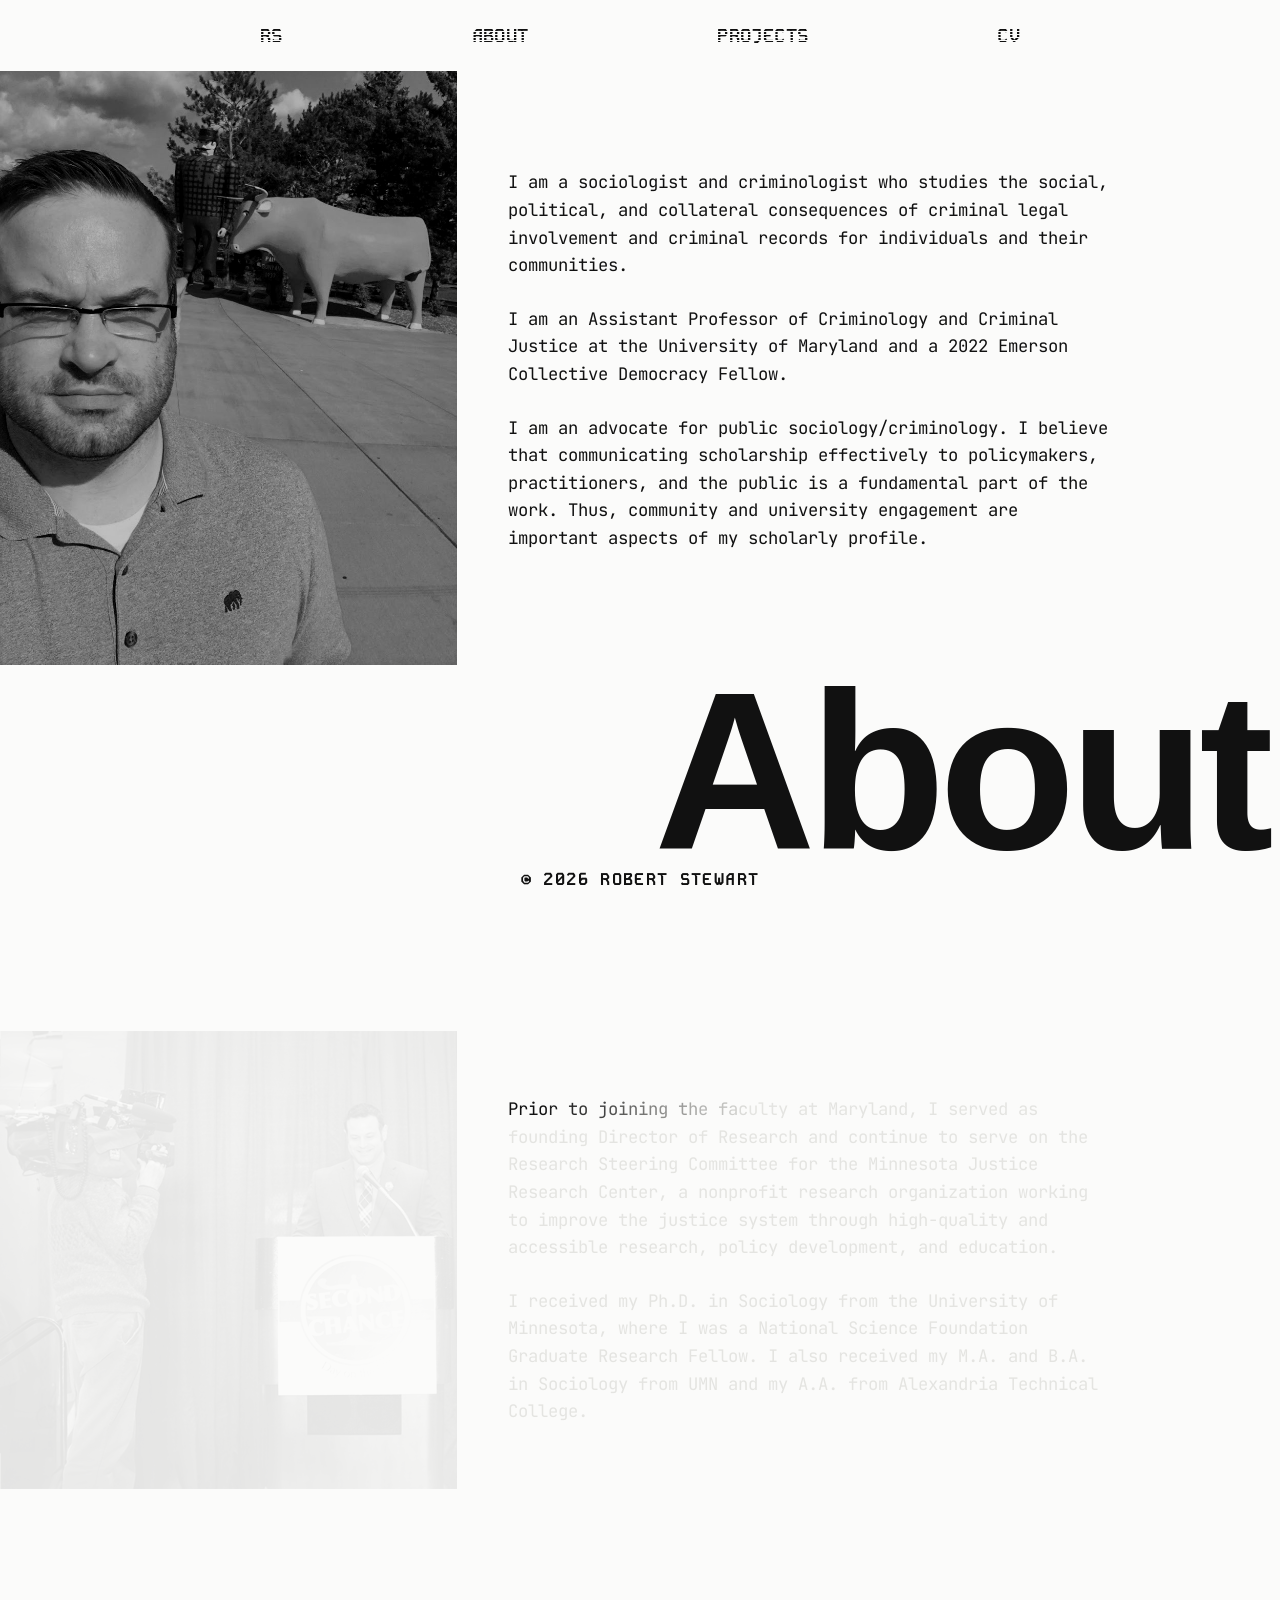
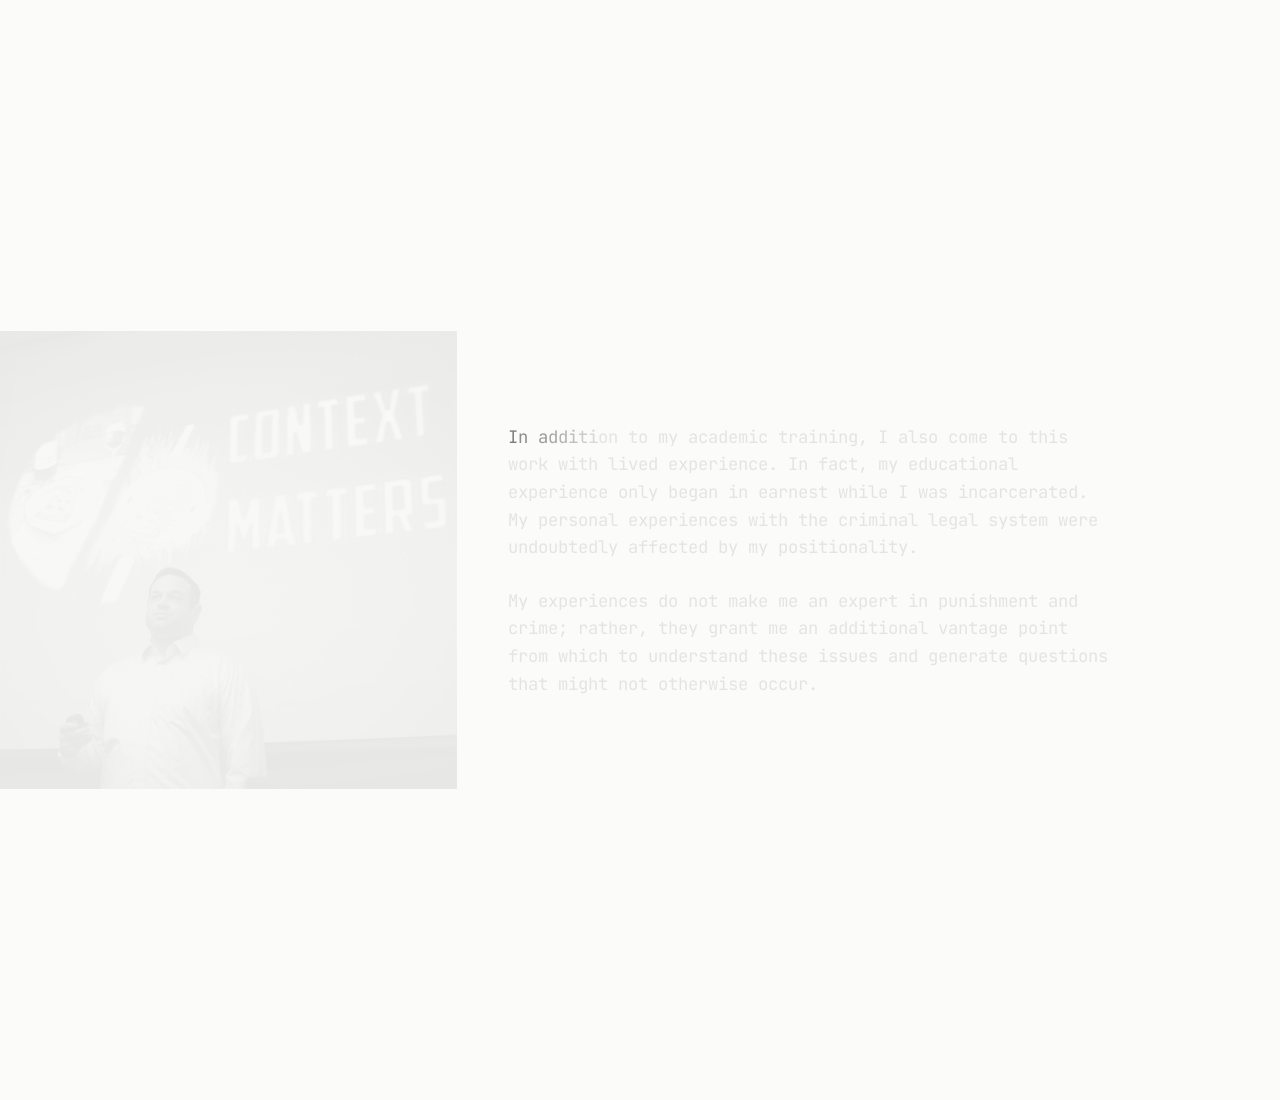
==== about.html @ 398d35d8 "Redesign site: landing, About, and Projects pages Scattered-type landing over winter photo, scroll-d" ====
<!DOCTYPE html>
<html lang="en">
<head>
    <meta charset="UTF-8">
    <meta name="viewport" content="width=device-width, initial-scale=1.0">
    <link rel="icon" type="image/x-icon" href="favicon.ico">
    <title>about &mdash; robert stewart, phd</title>
    <script async src="https://www.googletagmanager.com/gtag/js?id=G-YRLJSLBTKS"></script>
    <script>
      window.dataLayer = window.dataLayer || [];
      function gtag(){dataLayer.push(arguments);}
      gtag('js', new Date());
      gtag('config', 'G-YRLJSLBTKS');
    </script>
    <link rel="stylesheet" href="css/main.css">
</head>
<body>

    <nav class="nav">
        <a href="index.html">RS</a>
        <a href="about.html">ABOUT</a>
        <a href="projects.html">PROJECTS</a>
        <a href="https://go.umd.edu/robstew" target="_blank" rel="noopener">CV</a>
    </nav>

    <main class="sections">

        <section class="section">
            <div class="section-media">
                <img src="images/IMG_1203.jpg" alt="Rob Stewart in front of Paul Bunyan and Babe the Blue Ox statues">
            </div>
            <div class="section-text" data-fill>
                <p>I am a sociologist and criminologist who studies the social, political, and collateral consequences of criminal legal involvement and criminal records for individuals and their communities.</p>
                <p>I am an Assistant Professor of Criminology and Criminal Justice at the University of Maryland and a 2022 Emerson Collective Democracy Fellow.</p>
                <p>I am an advocate for public sociology/criminology. I believe that communicating scholarship effectively to policymakers, practitioners, and the public is a fundamental part of the work. Thus, community and university engagement are important aspects of my scholarly profile.</p>
            </div>
        </section>

        <section class="section">
            <div class="section-media">
                <img src="images/rs_scdoth.jpg" alt="Rob Stewart speaking at a Second Chance Day on the Hill podium">
            </div>
            <div class="section-text" data-fill>
                <p>Prior to joining the faculty at Maryland, I served as founding Director of Research and continue to serve on the Research Steering Committee for the Minnesota Justice Research Center, a nonprofit research organization working to improve the justice system through high-quality and accessible research, policy development, and education.</p>
                <p>I received my Ph.D. in Sociology from the University of Minnesota, where I was a National Science Foundation Graduate Research Fellow. I also received my M.A. and B.A. in Sociology from UMN and my A.A. from Alexandria Technical College.</p>
            </div>
        </section>

        <section class="section">
            <div class="section-media">
                <img src="images/rs_context_matters.jpg" alt="Rob Stewart presenting in front of a slide reading Context Matters">
            </div>
            <div class="section-text" data-fill>
                <p>In addition to my academic training, I also come to this work with lived experience. In fact, my educational experience only began in earnest while I was incarcerated. My personal experiences with the criminal legal system were undoubtedly affected by my positionality.</p>
                <p>My experiences do not make me an expert in punishment and crime; rather, they grant me an additional vantage point from which to understand these issues and generate questions that might not otherwise occur.</p>
            </div>
        </section>

    </main>

    <div class="giant">About</div>

    <div class="page-footer">&copy; <script>document.write(new Date().getFullYear())</script> ROBERT STEWART</div>

    <script src="js/vendor/gsap.min.js"></script>
    <script src="js/vendor/ScrollTrigger.min.js"></script>
    <script src="js/vendor/lenis.min.js"></script>
    <script src="js/main.js"></script>
</body>
</html>
---- css/main.css ----
@font-face {
    font-family: 'Kode Mono';
    font-style: normal;
    font-weight: 400 700;
    font-display: swap;
    src: url('../fonts/KodeMono-latin.woff2') format('woff2');
}

@font-face {
    font-family: 'JetBrains Mono';
    font-style: normal;
    font-weight: 400 700;
    font-display: swap;
    src: url('../fonts/JetBrainsMono-latin.woff2') format('woff2');
}

:root {
    --bg: #fbfbfa;
    --ink: #111;
    --ink-faint: #d2d2d0;
    --font-mono: 'Kode Mono', ui-monospace, 'Cascadia Mono', Consolas, monospace;
    --font-mono-body: 'JetBrains Mono', ui-monospace, 'Cascadia Mono', Consolas, monospace;
    --font-sans: 'Helvetica Neue', Helvetica, Arial, sans-serif;
}

* {
    margin: 0;
    padding: 0;
    box-sizing: border-box;
}

html {
    background: var(--bg);
}

body {
    background: var(--bg);
    color: var(--ink);
    font-family: var(--font-sans);
    overflow-x: hidden;
    animation: pagefade 0.6s ease both;
}

@keyframes pagefade {
    from { opacity: 0; }
    to   { opacity: 1; }
}

a {
    color: inherit;
    text-decoration: none;
}

/* ---------- nav ---------- */

.nav {
    position: fixed;
    top: 0;
    left: 0;
    right: 0;
    display: flex;
    justify-content: space-between;
    align-items: baseline;
    padding: 22px 20%;
    font-family: var(--font-mono);
    font-weight: 700;
    font-size: 19px;
    letter-spacing: 0.02em;
    z-index: 60;
    pointer-events: none;
    background: var(--bg);
}

.nav--clear {
    background: transparent;
}

.nav.nav--clear a {
    -webkit-mask-image: none;
    mask-image: none;
}

.nav a {
    pointer-events: auto;
    padding: 1px 4px;
    position: relative;
}

.nav a {
    -webkit-mask-image: repeating-linear-gradient(
        to bottom,
        transparent 0 1px,
        #000 1px 3px
    );
    mask-image: repeating-linear-gradient(
        to bottom,
        transparent 0 1px,
        #000 1px 3px
    );
}

.nav a:hover {
    -webkit-mask-image: none;
    mask-image: none;
}

/* ---------- landing ---------- */

.hero {
    position: relative;
    height: 100vh;
    height: 100svh;
    overflow: hidden;
    background: url('../images/snowy_road_web.jpg') center / cover no-repeat;
}

.hero-item {
    position: absolute;
    white-space: nowrap;
}

.hero-name {
    font-family: var(--font-sans);
    font-size: 14vw;
    font-weight: 500;
    line-height: 0.9;
    letter-spacing: -0.02em;
}

.hero-label {
    font-family: var(--font-sans);
    font-size: clamp(15px, 1.9vw, 26px);
    font-weight: 400;
    line-height: 1.3;
}

#hero-robert       { left: 37%; top: 21%; }
#hero-stewart      { left: 14%; top: 47%; }
#hero-bluesky      { left: 59%; top: 16%; }
#hero-title        { left: 3%;  top: 34%; text-align: right; width: 24%; min-width: 170px; }
#hero-researcher   { left: 15%; top: 76%; }
#hero-minnesotan   { left: 66%; top: 69%; }
#hero-email-umd    { left: 70%; top: 44%; }

.hero-link svg {
    height: 0.9em;
    width: auto;
    fill: currentColor;
    margin-right: 0.4em;
    vertical-align: -0.05em;
}

.hero-link:hover {
    text-decoration: underline;
}

/* ---------- scroll pages (about / projects) ---------- */

.section {
    display: grid;
    grid-template-columns: minmax(280px, 38%) 1fr;
    column-gap: 4vw;
    align-items: center;
    min-height: 100vh;
    padding: 0 6vw 20vh 0;
}

.section-media {
    position: relative;
}

.section-media img {
    display: block;
    width: 100%;
    max-height: 72vh;
    object-fit: cover;
    filter: grayscale(1) contrast(1.05);
}

.section-media img.no-fx {
    filter: none;
}

.section-label {
    position: absolute;
    top: 100%;
    left: 15%;
    right: 15%;
    font-family: var(--font-sans);
    font-weight: 700;
    font-size: clamp(17px, 1.9vw, 26px);
    text-align: center;
    line-height: 1.3;
    margin-top: 4vh;
}

.section-text {
    font-family: var(--font-mono-body);
    font-size: clamp(14px, 1.35vw, 19px);
    line-height: 1.6;
    max-width: 60ch;
}

.section-text p + p {
    margin-top: 1.5em;
}

/* per-character fill effect */
.section-text .word {
    display: inline-block;
    white-space: nowrap;
}

/* ---------- giant fixed word ---------- */

.giant {
    position: fixed;
    right: 1vw;
    bottom: 5vh;
    font-family: var(--font-sans);
    font-weight: 700;
    font-size: clamp(110px, 17.5vw, 340px);
    line-height: 0.75;
    letter-spacing: -0.03em;
    z-index: 50;
    pointer-events: none;
    user-select: none;
}

/* ---------- page footer ---------- */

.page-footer {
    position: fixed;
    bottom: 10px;
    left: 0;
    right: 0;
    text-align: center;
    font-family: var(--font-mono);
    font-weight: 700;
    font-size: 17px;
    letter-spacing: 0.08em;
    z-index: 55;
    pointer-events: none;
}

/* ---------- mobile ---------- */

@media (max-width: 820px) {
    .nav {
        padding: 16px 14px;
        font-size: 15px;
    }

    .hero-name {
        font-size: 19vw;
    }

    #hero-bluesky     { left: 50%; top: 14%; }
    #hero-title       { left: 6%;  top: 24%; }
    #hero-robert      { left: 8%;  top: 37%; }
    #hero-stewart     { left: 16%; top: 47%; }
    #hero-minnesotan  { left: 62%; top: 63%; }
    #hero-researcher  { left: 10%; top: 70%; }
    #hero-email-umd   { top: 78%; }

    .section {
        grid-template-columns: 1fr;
        min-height: 0;
        padding: 9vh 6vw;
        row-gap: 3vh;
    }

    #hero-email-umd {
        left: auto;
        right: 5%;
    }

    .section-label {
        position: static;
        margin-top: 2vh;
    }

    .sections {
        padding-bottom: 22vh;
    }

    .page-footer {
        font-size: 12px;
    }

    .section-media img {
        max-height: 44vh;
    }

    .giant {
        font-size: 24vw;
    }
}
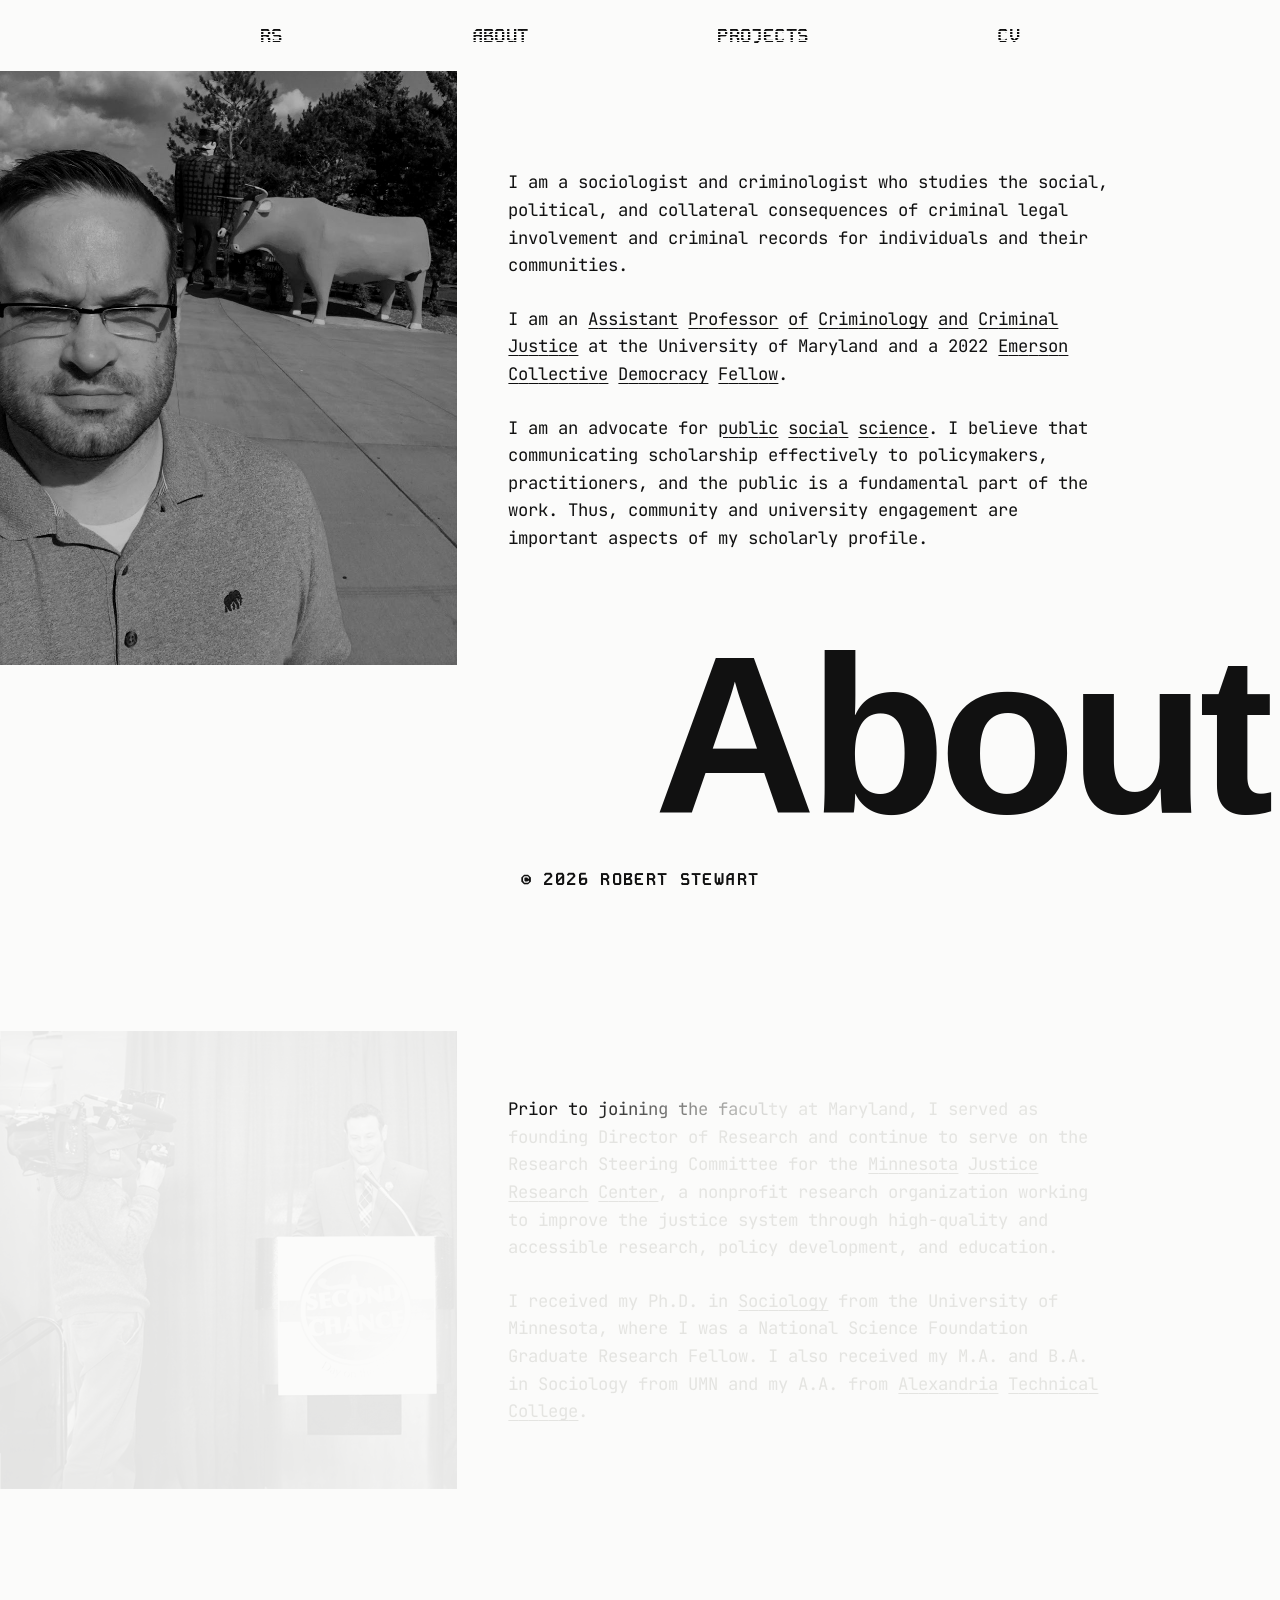
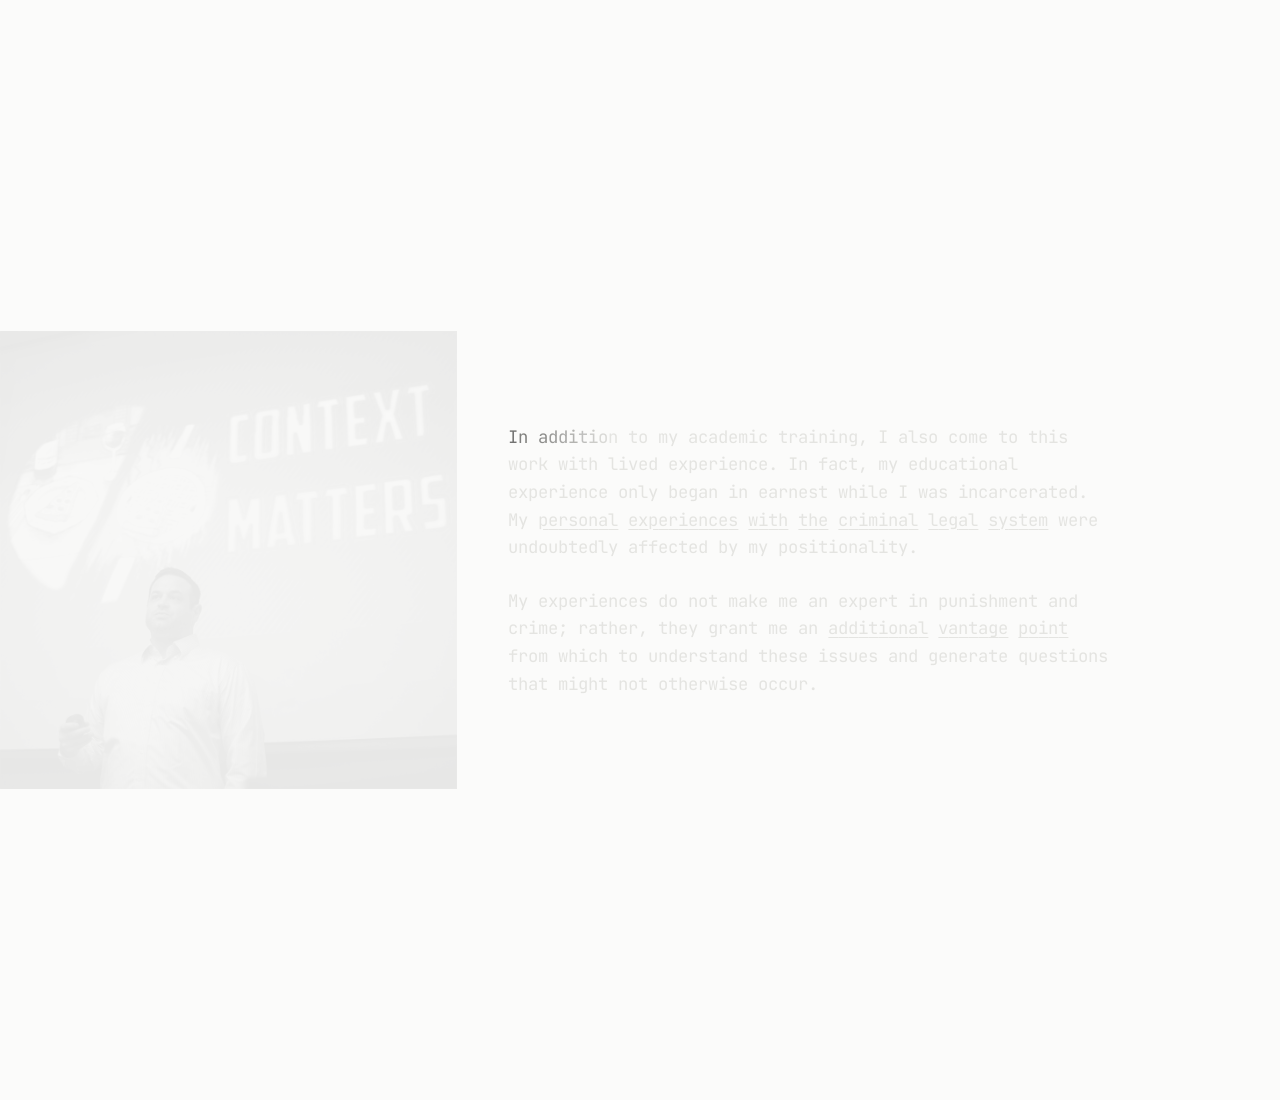
==== commit a1c70d85: "Add body links, photo credits, mobile band; polish labels - main.js: char-splitter now preserves inl" ====
--- a/about.html
+++ b/about.html
@@ -27,12 +27,12 @@
 
         <section class="section">
             <div class="section-media">
-                <img src="images/IMG_1203.jpg" alt="Rob Stewart in front of Paul Bunyan and Babe the Blue Ox statues">
+                <img src="images/IMG_1203.jpg" alt="Rob Stewart in front of Paul Bunyan and Babe the Blue Ox">
             </div>
             <div class="section-text" data-fill>
                 <p>I am a sociologist and criminologist who studies the social, political, and collateral consequences of criminal legal involvement and criminal records for individuals and their communities.</p>
-                <p>I am an Assistant Professor of Criminology and Criminal Justice at the University of Maryland and a 2022 Emerson Collective Democracy Fellow.</p>
-                <p>I am an advocate for public sociology/criminology. I believe that communicating scholarship effectively to policymakers, practitioners, and the public is a fundamental part of the work. Thus, community and university engagement are important aspects of my scholarly profile.</p>
+                <p>I am an <a href="https://ccjs.umd.edu/facultyprofile/stewart/robert">Assistant Professor of Criminology and Criminal Justice</a> at the University of Maryland and a 2022 <a href="https://www.emersoncollective.com/our-work/fellowships">Emerson Collective Democracy Fellow</a>.</p>
+                <p>I am an advocate for <a href="https://en.wikipedia.org/wiki/Public_sociology">public social science</a>. I believe that communicating scholarship effectively to policymakers, practitioners, and the public is a fundamental part of the work. Thus, community and university engagement are important aspects of my scholarly profile.</p>
             </div>
         </section>
 
@@ -41,8 +41,8 @@
                 <img src="images/rs_scdoth.jpg" alt="Rob Stewart speaking at a Second Chance Day on the Hill podium">
             </div>
             <div class="section-text" data-fill>
-                <p>Prior to joining the faculty at Maryland, I served as founding Director of Research and continue to serve on the Research Steering Committee for the Minnesota Justice Research Center, a nonprofit research organization working to improve the justice system through high-quality and accessible research, policy development, and education.</p>
-                <p>I received my Ph.D. in Sociology from the University of Minnesota, where I was a National Science Foundation Graduate Research Fellow. I also received my M.A. and B.A. in Sociology from UMN and my A.A. from Alexandria Technical College.</p>
+                <p>Prior to joining the faculty at Maryland, I served as founding Director of Research and continue to serve on the Research Steering Committee for the <a href="https://www.mnjrc.org/">Minnesota Justice Research Center</a>, a nonprofit research organization working to improve the justice system through high-quality and accessible research, policy development, and education.</p>
+                <p>I received my Ph.D. in <a href="https://cla.umn.edu/sociology">Sociology</a> from the University of Minnesota, where I was a National Science Foundation Graduate Research Fellow. I also received my M.A. and B.A. in Sociology from UMN and my A.A. from <a href="https://www.alextech.edu/">Alexandria Technical College</a>.</p>
             </div>
         </section>
 
@@ -51,8 +51,8 @@
                 <img src="images/rs_context_matters.jpg" alt="Rob Stewart presenting in front of a slide reading Context Matters">
             </div>
             <div class="section-text" data-fill>
-                <p>In addition to my academic training, I also come to this work with lived experience. In fact, my educational experience only began in earnest while I was incarcerated. My personal experiences with the criminal legal system were undoubtedly affected by my positionality.</p>
-                <p>My experiences do not make me an expert in punishment and crime; rather, they grant me an additional vantage point from which to understand these issues and generate questions that might not otherwise occur.</p>
+                <p>In addition to my academic training, I also come to this work with lived experience. In fact, my educational experience only began in earnest while I was incarcerated. My <a href="https://www.emersoncollective.com/articles/almost-there-podcast-episode-6-how-does-it-feel-to-be-known-as-a-felon-forever">personal experiences with the criminal legal system</a> were undoubtedly affected by my positionality.</p>
+                <p>My experiences do not make me an expert in punishment and crime; rather, they grant me an <a href="https://robertstewart.io/documents/uggen_etal_2017_pub_crim_crim_w_recs_asc.pdf">additional vantage point</a> from which to understand these issues and generate questions that might not otherwise occur.</p>
             </div>
         </section>
 
--- a/css/main.css
+++ b/css/main.css
@@ -187,11 +187,28 @@
     left: 15%;
     right: 15%;
     font-family: var(--font-sans);
-    font-weight: 700;
-    font-size: clamp(17px, 1.9vw, 26px);
+    font-weight: 800;
+    font-size: clamp(19px, 2.3vw, 31px);
     text-align: center;
     line-height: 1.3;
-    margin-top: 4vh;
+    margin-top: 1.5vh;
+}
+
+.photo-credit {
+    position: absolute;
+    right: 0;
+    bottom: 0;
+    font-family: var(--font-mono);
+    font-size: 10px;
+    letter-spacing: 0.04em;
+    color: rgba(255, 255, 255, 0.8);
+    background: rgba(17, 17, 17, 0.5);
+    padding: 3px 8px;
+}
+
+.photo-credit:hover {
+    color: #fff;
+    text-decoration: underline;
 }
 
 .section-text {
@@ -211,12 +228,18 @@
     white-space: nowrap;
 }
 
+/* underline sits on the chars so it inherits the animated fill color */
+.section-text a .char {
+    text-decoration: underline;
+    text-underline-offset: 0.15em;
+}
+
 /* ---------- giant fixed word ---------- */
 
 .giant {
     position: fixed;
     right: 1vw;
-    bottom: 5vh;
+    bottom: 9vh;
     font-family: var(--font-sans);
     font-weight: 700;
     font-size: clamp(110px, 17.5vw, 340px);
@@ -280,8 +303,14 @@
         margin-top: 2vh;
     }
 
+    /* no char-splitting on mobile, so underline the anchor itself */
+    .section-text a {
+        text-decoration: underline;
+        text-underline-offset: 0.15em;
+    }
+
     .sections {
-        padding-bottom: 22vh;
+        padding-bottom: 30vh;
     }
 
     .page-footer {
@@ -295,4 +324,17 @@
     .giant {
         font-size: 24vw;
     }
-}
+
+    /* opaque band behind the page word + footer so scrolling text
+       doesn't collide with them (no fade effect on mobile) */
+    .giant::before {
+        content: '';
+        position: fixed;
+        left: 0;
+        right: 0;
+        bottom: 0;
+        height: calc(9vh + 22vw);
+        background: var(--bg);
+        z-index: -1;
+    }
+}
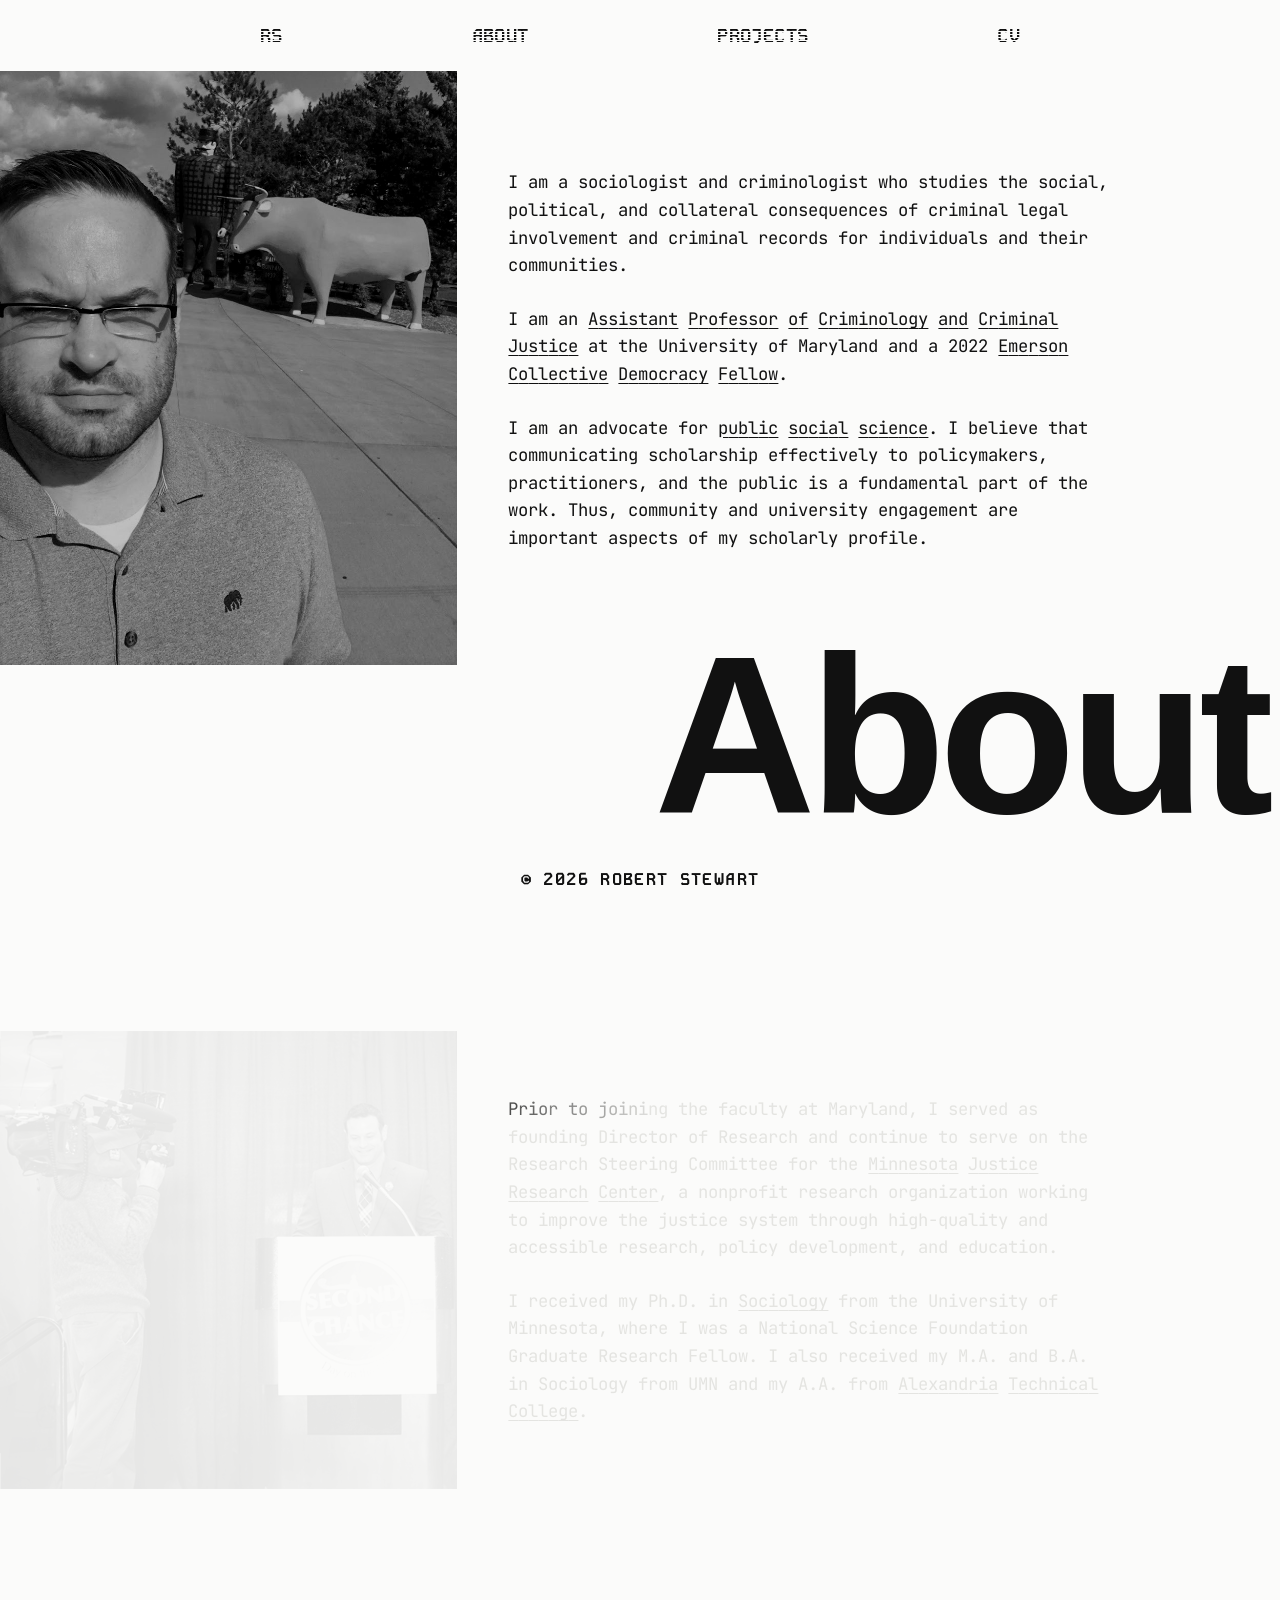
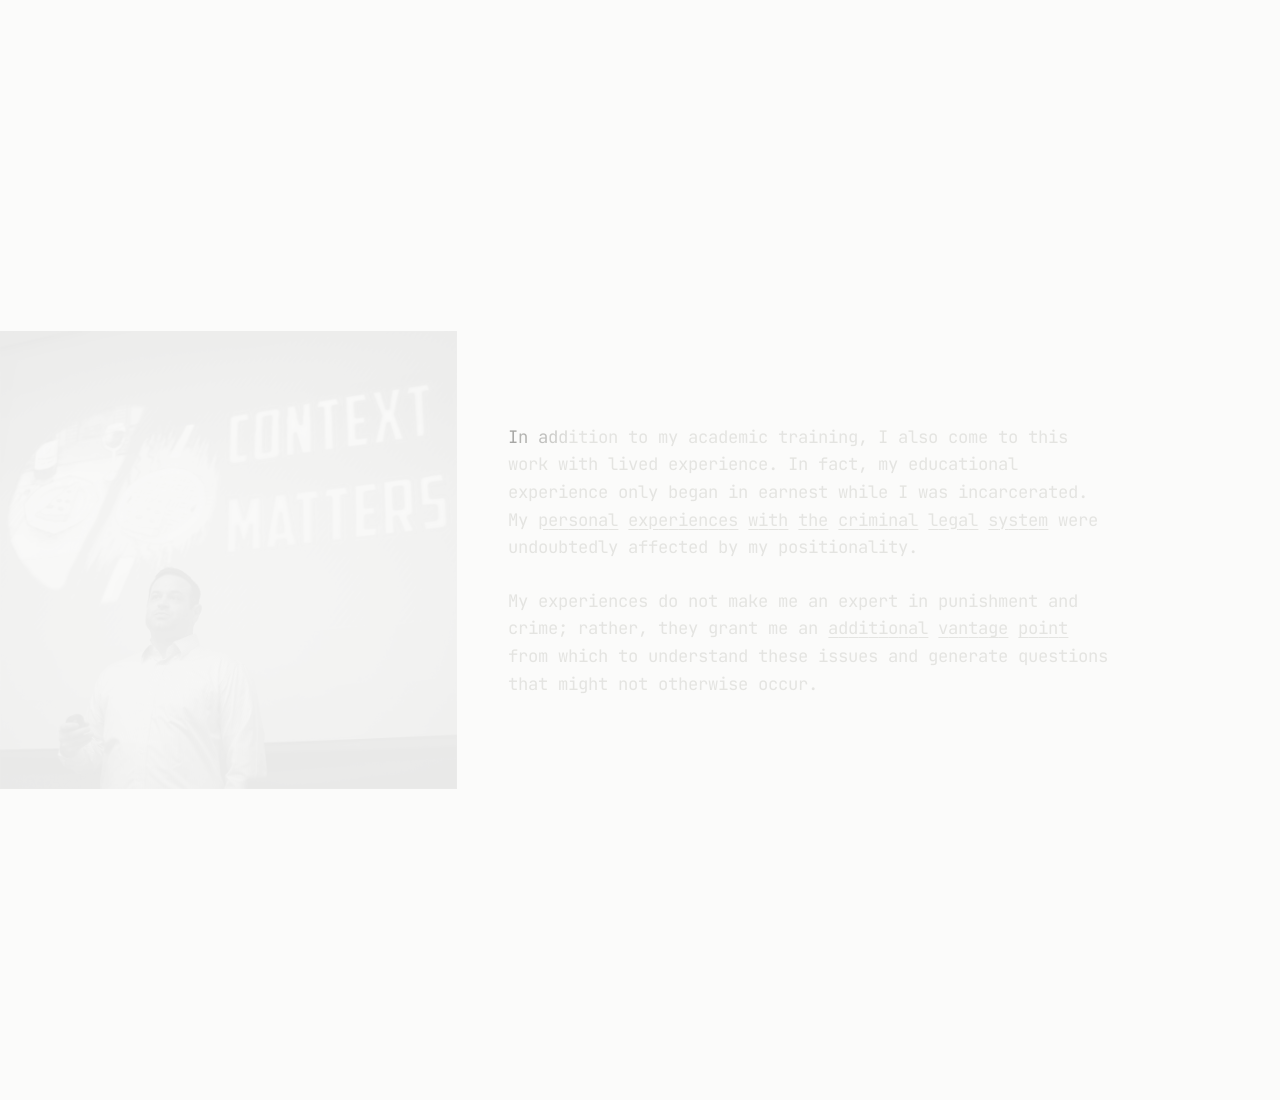
==== commit 088970f0: "updated alignment and links" ====
--- a/about.html
+++ b/about.html
@@ -20,14 +20,14 @@
         <a href="index.html">RS</a>
         <a href="about.html">ABOUT</a>
         <a href="projects.html">PROJECTS</a>
-        <a href="https://go.umd.edu/robstew" target="_blank" rel="noopener">CV</a>
+        <a href="https://go.umd.edu/robstew" target="_blank" rel="noopener" onclick="gtag('event', 'cv_click')">CV</a>
     </nav>
 
     <main class="sections">
 
         <section class="section">
             <div class="section-media">
-                <img src="images/IMG_1203.jpg" alt="Rob Stewart in front of Paul Bunyan and Babe the Blue Ox">
+                <img src="images/IMG_1203.jpg" alt="Robert Stewart in front of Paul Bunyan and Babe the Blue Ox">
             </div>
             <div class="section-text" data-fill>
                 <p>I am a sociologist and criminologist who studies the social, political, and collateral consequences of criminal legal involvement and criminal records for individuals and their communities.</p>
@@ -38,7 +38,7 @@
 
         <section class="section">
             <div class="section-media">
-                <img src="images/rs_scdoth.jpg" alt="Rob Stewart speaking at a Second Chance Day on the Hill podium">
+                <img src="images/rs_scdoth.jpg" alt="Robert Stewart speaking at a Second Chance Day on the Hill podium">
             </div>
             <div class="section-text" data-fill>
                 <p>Prior to joining the faculty at Maryland, I served as founding Director of Research and continue to serve on the Research Steering Committee for the <a href="https://www.mnjrc.org/">Minnesota Justice Research Center</a>, a nonprofit research organization working to improve the justice system through high-quality and accessible research, policy development, and education.</p>
@@ -48,7 +48,7 @@
 
         <section class="section">
             <div class="section-media">
-                <img src="images/rs_context_matters.jpg" alt="Rob Stewart presenting in front of a slide reading Context Matters">
+                <img src="images/rs_context_matters.jpg" alt="Robert Stewart presenting in front of a slide reading Context Matters">
             </div>
             <div class="section-text" data-fill>
                 <p>In addition to my academic training, I also come to this work with lived experience. In fact, my educational experience only began in earnest while I was incarcerated. My <a href="https://www.emersoncollective.com/articles/almost-there-podcast-episode-6-how-does-it-feel-to-be-known-as-a-felon-forever">personal experiences with the criminal legal system</a> were undoubtedly affected by my positionality.</p>
--- a/css/main.css
+++ b/css/main.css
@@ -222,6 +222,16 @@
     margin-top: 1.5em;
 }
 
+/* numbers are written in the text so they animate with the char fill */
+.section-text ol {
+    list-style: none;
+    margin: 1.5em 0;
+}
+
+.section-text li + li {
+    margin-top: 0.75em;
+}
+
 /* per-character fill effect */
 .section-text .word {
     display: inline-block;
@@ -303,6 +313,15 @@
         margin-top: 2vh;
     }
 
+    /* label sits inside .section-media on mobile, so bottom:0 would land on
+       it — let the chip flow right under the image instead */
+    .photo-credit {
+        position: static;
+        display: block;
+        width: fit-content;
+        margin-left: auto;
+    }
+
     /* no char-splitting on mobile, so underline the anchor itself */
     .section-text a {
         text-decoration: underline;
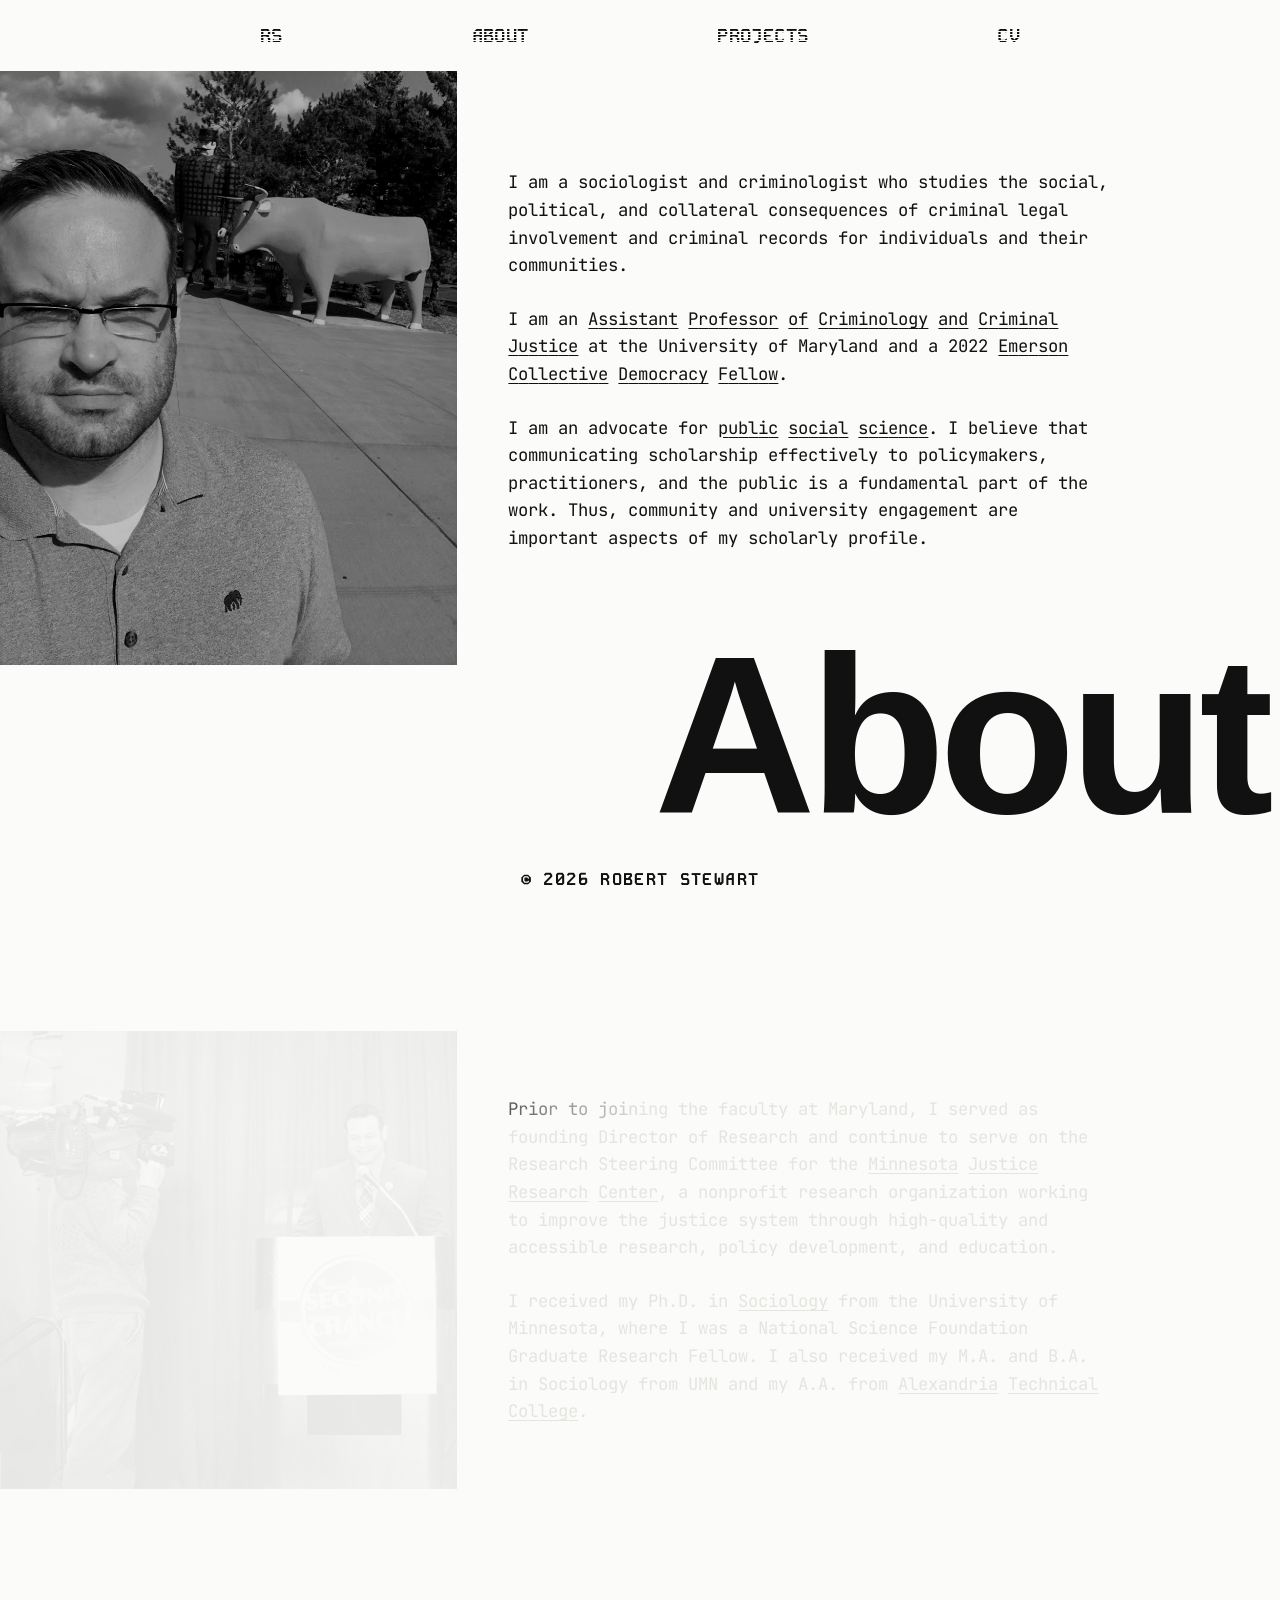
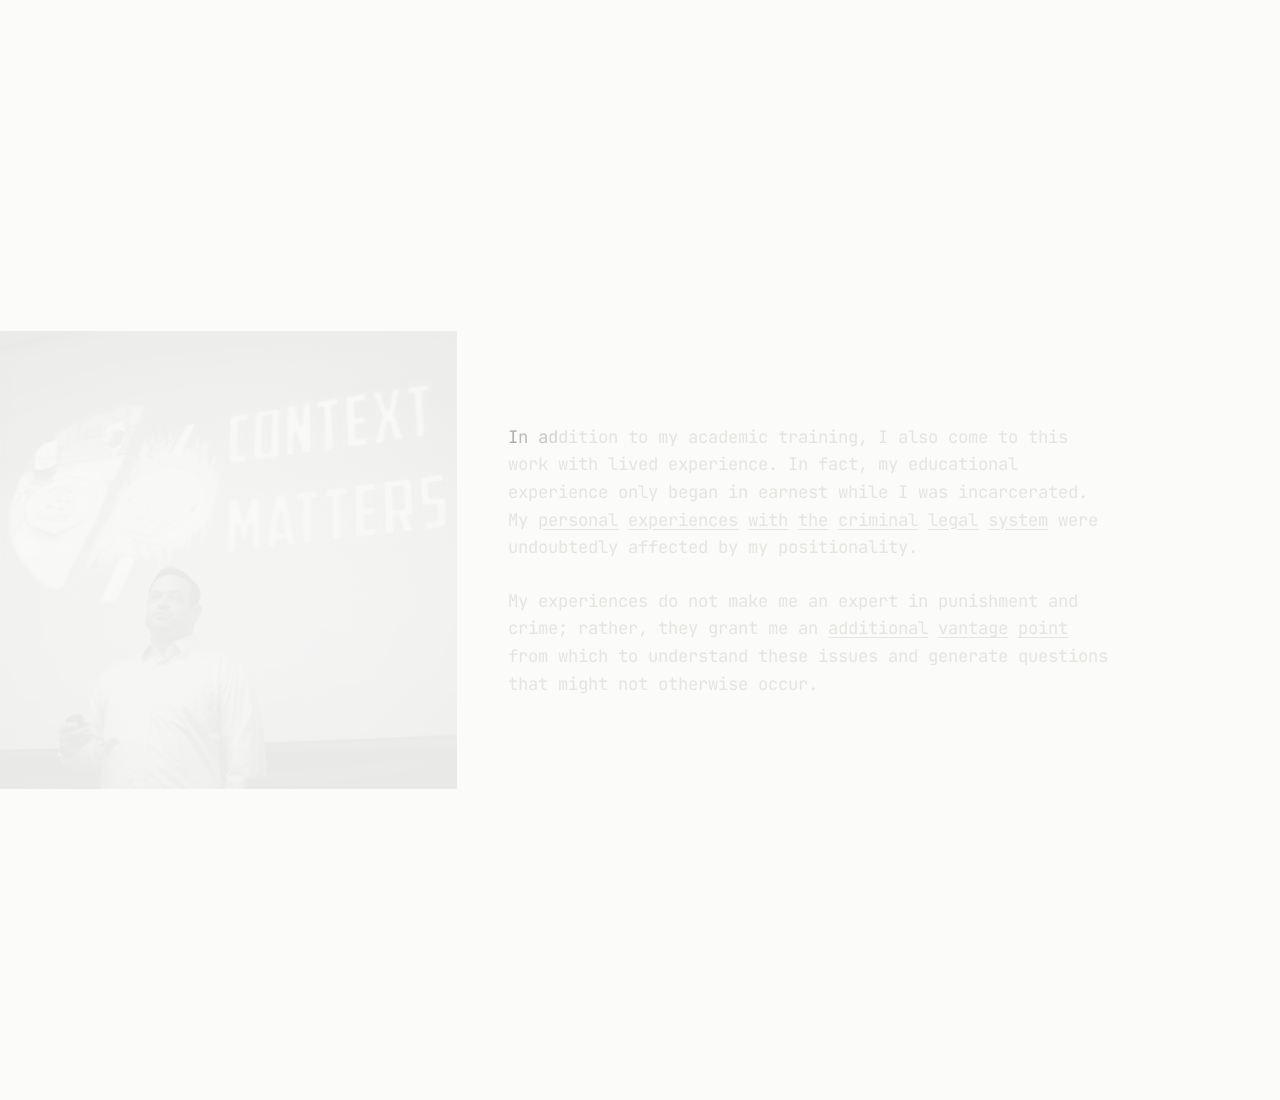
==== commit 947d9de4: "Add Cloudflare Worker beacon logging visitor ASN/org to D1 Co-Authored-By: Claude Fable 5 <noreply@a" ====
--- a/about.html
+++ b/about.html
@@ -12,6 +12,7 @@
       gtag('js', new Date());
       gtag('config', 'G-YRLJSLBTKS');
     </script>
+    <script src="js/rs.js" defer></script>
     <link rel="stylesheet" href="css/main.css">
 </head>
 <body>
